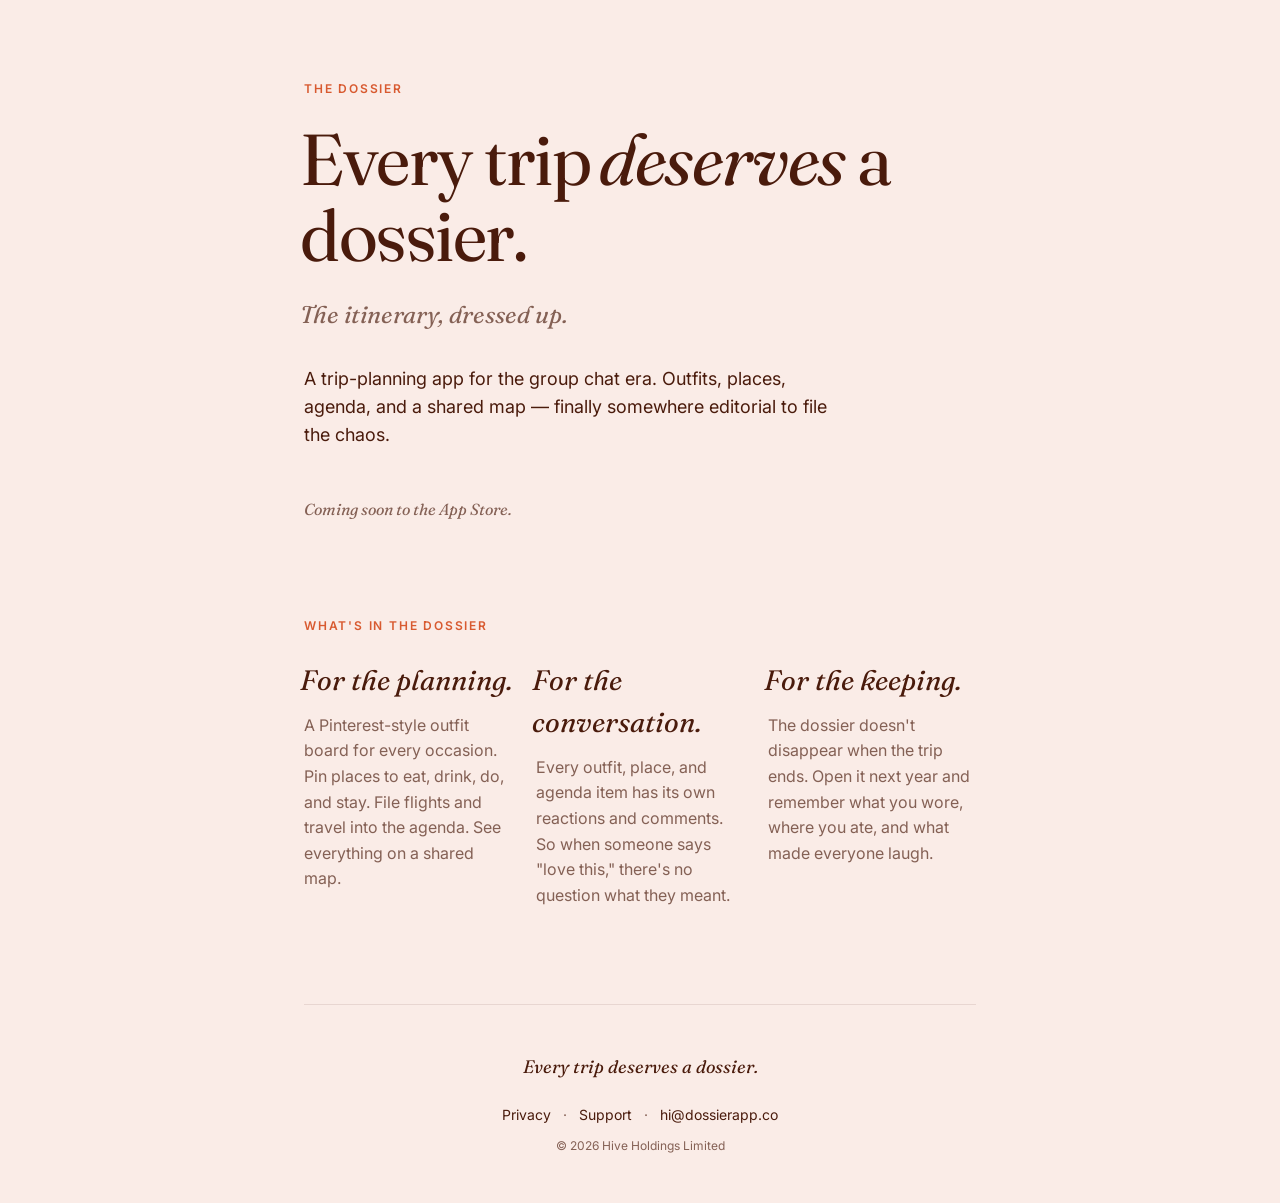
==== index.html @ f7c4b267 "Initial landing page" ====
<!DOCTYPE html>
<html lang="en">
<head>
  <meta charset="UTF-8">
  <meta name="viewport" content="width=device-width, initial-scale=1.0">
  <title>The Dossier — every trip deserves a dossier</title>
  <meta name="description" content="The itinerary, dressed up. A trip-planning app for the group chat era.">
  <link href="https://fonts.googleapis.com/css2?family=Fraunces:ital,opsz,wght@0,9..144,400;0,9..144,600;1,9..144,400&family=Inter:wght@400;500;600&display=swap" rel="stylesheet">
  <link rel="stylesheet" href="styles.css">
</head>
<body>
  <main>
    <section class="hero">
      <p class="eyebrow">THE DOSSIER</p>
      <h1>Every trip <em>deserves</em> a dossier.</h1>
      <p class="subtitle">The itinerary, dressed up.</p>
      <p class="lede">A trip-planning app for the group chat era. Outfits, places, agenda, and a shared map — finally somewhere editorial to file the chaos.</p>
      <div class="cta">
        <p class="cta-note">Coming soon to the App Store.</p>
      </div>
    </section>

    <section class="pitch">
      <p class="eyebrow">WHAT'S IN THE DOSSIER</p>
      <div class="grid">
        <div class="card">
          <h3>For the planning.</h3>
          <p>A Pinterest-style outfit board for every occasion. Pin places to eat, drink, do, and stay. File flights and travel into the agenda. See everything on a shared map.</p>
        </div>
        <div class="card">
          <h3>For the conversation.</h3>
          <p>Every outfit, place, and agenda item has its own reactions and comments. So when someone says "love this," there's no question what they meant.</p>
        </div>
        <div class="card">
          <h3>For the keeping.</h3>
          <p>The dossier doesn't disappear when the trip ends. Open it next year and remember what you wore, where you ate, and what made everyone laugh.</p>
        </div>
      </div>
    </section>

    <footer>
      <p class="footer-tag"><em>Every trip deserves a dossier.</em></p>
      <p class="footer-links">
        <a href="/privacy">Privacy</a>
        <span>·</span>
        <a href="/support">Support</a>
        <span>·</span>
        <a href="mailto:hi@dossierapp.co">hi@dossierapp.co</a>
      </p>
      <p class="footer-copy">© 2026 Hive Holdings Limited</p>
    </footer>
  </main>
</body>
</html>
---- styles.css ----
* {
  margin: 0;
  padding: 0;
  box-sizing: border-box;
}

:root {
  --cream: #FAECE7;
  --coral: #D85A30;
  --wine: #4A1B0C;
  --wine-soft: #4A1B0Caa;
}

body {
  font-family: 'Inter', -apple-system, sans-serif;
  background: var(--cream);
  color: var(--wine);
  line-height: 1.5;
  -webkit-font-smoothing: antialiased;
}

main {
  max-width: 720px;
  margin: 0 auto;
  padding: 80px 24px 48px;
}

.eyebrow {
  font-family: 'Inter', sans-serif;
  font-weight: 600;
  font-size: 12px;
  letter-spacing: 0.15em;
  color: var(--coral);
  margin-bottom: 24px;
}

h1 {
  font-family: 'Fraunces', Georgia, serif;
  font-weight: 400;
  font-size: clamp(48px, 8vw, 72px);
  line-height: 1.05;
  letter-spacing: -0.02em;
  margin-bottom: 24px;
  margin-left: -4px;
}

h1 em {
  font-style: italic;
  margin-left: -4px;
}

.subtitle {
  font-family: 'Fraunces', Georgia, serif;
  font-style: italic;
  font-size: 24px;
  color: var(--wine-soft);
  margin-bottom: 32px;
  margin-left: -4px;
}

.lede {
  font-size: 18px;
  line-height: 1.55;
  margin-bottom: 48px;
  max-width: 540px;
}

.cta {
  margin-bottom: 96px;
}

.cta-note {
  font-style: italic;
  font-family: 'Fraunces', Georgia, serif;
  color: var(--wine-soft);
  font-size: 16px;
}

.pitch {
  margin-bottom: 96px;
}

.grid {
  display: grid;
  gap: 32px;
}

.card h3 {
  font-family: 'Fraunces', Georgia, serif;
  font-style: italic;
  font-weight: 400;
  font-size: 28px;
  margin-bottom: 12px;
  margin-left: -4px;
}

.card p {
  font-size: 16px;
  line-height: 1.6;
  color: var(--wine-soft);
}

footer {
  padding-top: 48px;
  border-top: 1px solid rgba(74, 27, 12, 0.1);
  text-align: center;
}

.footer-tag {
  font-family: 'Fraunces', Georgia, serif;
  font-size: 18px;
  color: var(--wine);
  margin-bottom: 24px;
}

.footer-links {
  font-size: 14px;
  color: var(--wine-soft);
  margin-bottom: 12px;
}

.footer-links a {
  color: var(--wine);
  text-decoration: none;
}

.footer-links a:hover {
  text-decoration: underline;
}

.footer-links span {
  margin: 0 8px;
}

.footer-copy {
  font-size: 12px;
  color: var(--wine-soft);
}

@media (min-width: 720px) {
  .grid {
    grid-template-columns: 1fr 1fr 1fr;
    gap: 24px;
  }
}
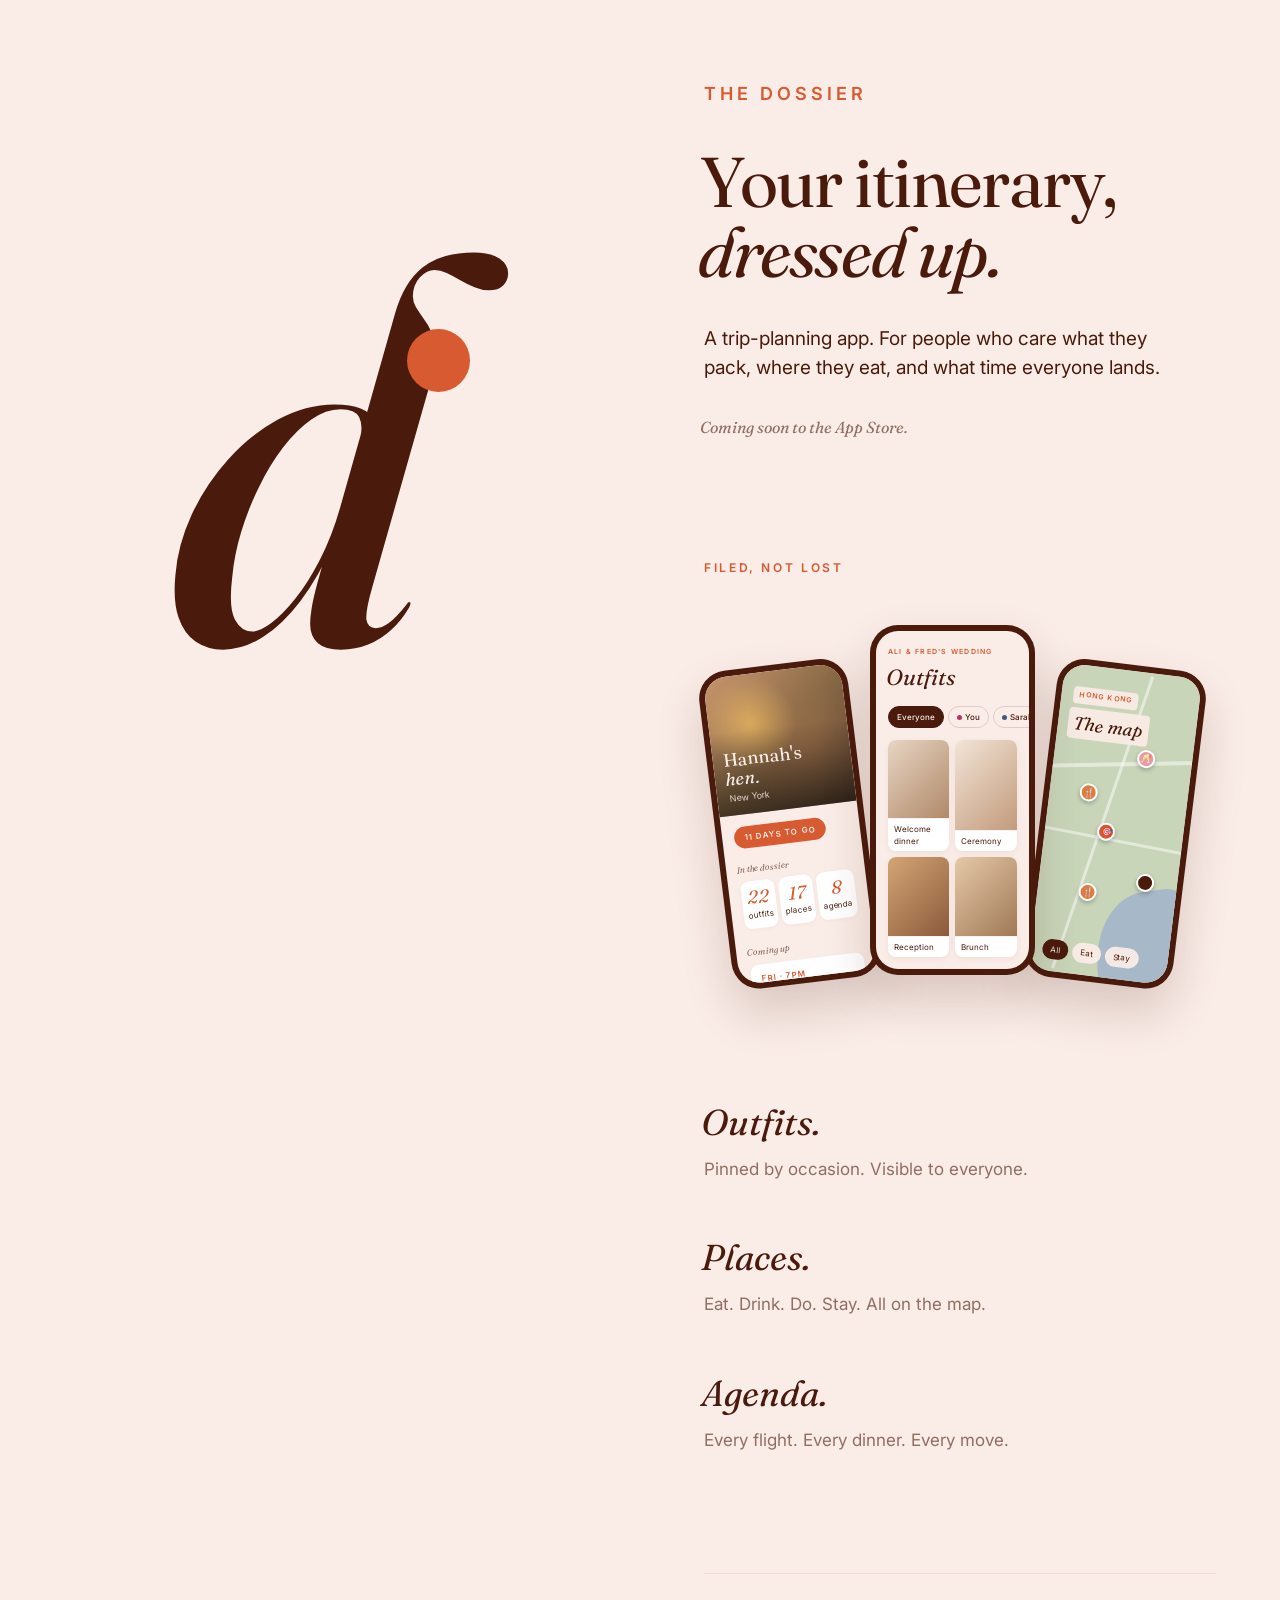
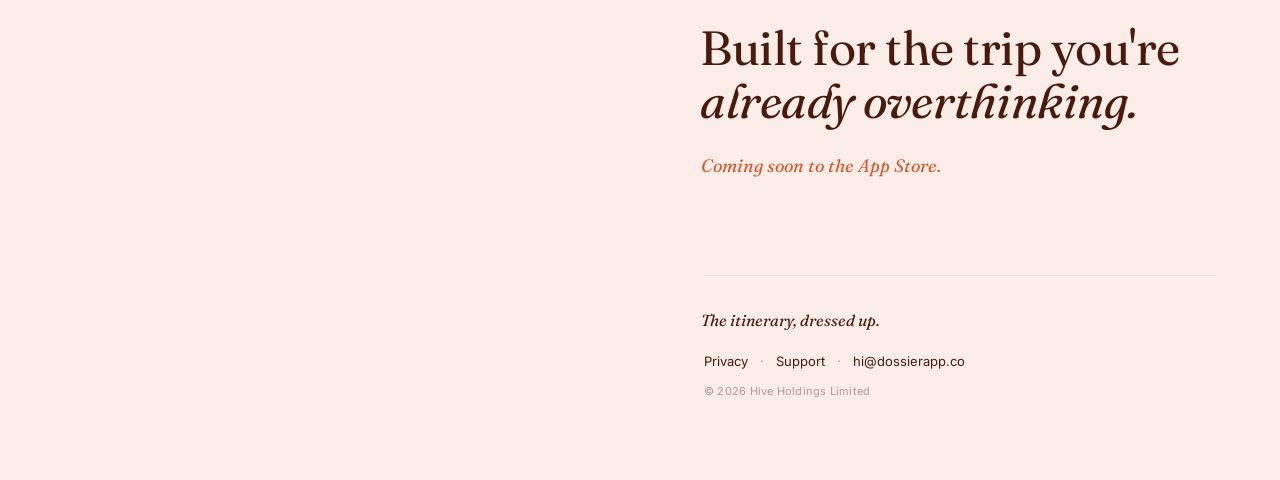
==== commit cd564ee6: "Realistic app screens: trip home, outfit board, map view" ====
--- a/index.html
+++ b/index.html
@@ -3,52 +3,153 @@
 <head>
   <meta charset="UTF-8">
   <meta name="viewport" content="width=device-width, initial-scale=1.0">
-  <title>The Dossier — every trip deserves a dossier</title>
-  <meta name="description" content="The itinerary, dressed up. A trip-planning app for the group chat era.">
-  <link href="https://fonts.googleapis.com/css2?family=Fraunces:ital,opsz,wght@0,9..144,400;0,9..144,600;1,9..144,400&family=Inter:wght@400;500;600&display=swap" rel="stylesheet">
+  <title>The Dossier — your itinerary, dressed up</title>
+  <meta name="description" content="The itinerary, dressed up. Built for the trip you're already overthinking.">
+  <link href="https://fonts.googleapis.com/css2?family=Fraunces:ital,opsz,wght@0,9..144,400;0,9..144,500;0,9..144,600;1,9..144,400;1,9..144,500&family=Inter:wght@400;500;600&display=swap" rel="stylesheet">
   <link rel="stylesheet" href="styles.css">
 </head>
 <body>
-  <main>
-    <section class="hero">
-      <p class="eyebrow">THE DOSSIER</p>
-      <h1>Every trip <em>deserves</em> a dossier.</h1>
-      <p class="subtitle">The itinerary, dressed up.</p>
-      <p class="lede">A trip-planning app for the group chat era. Outfits, places, agenda, and a shared map — finally somewhere editorial to file the chaos.</p>
-      <div class="cta">
-        <p class="cta-note">Coming soon to the App Store.</p>
+  <div class="page">
+    <aside class="logo-pane">
+      <div class="logo-wrap">
+        <span class="logo-d">d</span>
+        <span class="logo-dot"></span>
       </div>
-    </section>
+    </aside>
 
-    <section class="pitch">
-      <p class="eyebrow">WHAT'S IN THE DOSSIER</p>
-      <div class="grid">
-        <div class="card">
-          <h3>For the planning.</h3>
-          <p>A Pinterest-style outfit board for every occasion. Pin places to eat, drink, do, and stay. File flights and travel into the agenda. See everything on a shared map.</p>
+    <main class="content-pane">
+      <section class="hero">
+        <p class="eyebrow">THE DOSSIER</p>
+        <h1>Your itinerary,<br><em>dressed up.</em></h1>
+        <p class="lede">A trip-planning app. For people who care what they pack, where they eat, and what time everyone lands.</p>
+        <p class="hero-note">Coming soon to the App Store.</p>
+      </section>
+
+      <section class="phones">
+        <p class="eyebrow-small">FILED, NOT LOST</p>
+        <div class="phones-row">
+
+          <!-- PHONE 1: Trip home screen -->
+          <div class="phone phone-1">
+            <div class="phone-screen trip-home">
+              <div class="trip-hero">
+                <div class="trip-hero-img"></div>
+                <div class="trip-hero-fade"></div>
+                <div class="trip-hero-text">
+                  <div class="trip-hero-title">Hannah's<br><em>hen.</em></div>
+                  <div class="trip-hero-loc">New York</div>
+                </div>
+              </div>
+              <div class="trip-body">
+                <div class="trip-pill">11 DAYS TO GO</div>
+                <div class="trip-section-label"><em>In the dossier</em></div>
+                <div class="trip-stats">
+                  <div class="trip-stat"><div class="trip-stat-num"><em>22</em></div><div class="trip-stat-label">outfits</div></div>
+                  <div class="trip-stat"><div class="trip-stat-num"><em>17</em></div><div class="trip-stat-label">places</div></div>
+                  <div class="trip-stat"><div class="trip-stat-num"><em>8</em></div><div class="trip-stat-label">agenda</div></div>
+                </div>
+                <div class="trip-section-label trip-coming"><em>Coming up</em></div>
+                <div class="trip-event">
+                  <div class="trip-event-time">FRI · 7PM</div>
+                  <div class="trip-event-name">Welcome drinks at Dante</div>
+                </div>
+              </div>
+            </div>
+          </div>
+
+          <!-- PHONE 2: Outfit board (Pinterest masonry) -->
+          <div class="phone phone-2">
+            <div class="phone-screen outfit-board">
+              <div class="ob-header">
+                <div class="ob-eyebrow">ALI &amp; FRED'S WEDDING</div>
+                <div class="ob-title"><em>Outfits</em></div>
+              </div>
+              <div class="ob-chips">
+                <div class="ob-chip ob-chip-active">Everyone</div>
+                <div class="ob-chip"><span class="dot dot-magenta"></span>You</div>
+                <div class="ob-chip"><span class="dot dot-blue"></span>Sarah</div>
+              </div>
+              <div class="ob-grid">
+                <div class="ob-card ob-card-tall">
+                  <div class="ob-img ob-img-1"></div>
+                  <div class="ob-tag">Welcome dinner</div>
+                </div>
+                <div class="ob-card">
+                  <div class="ob-img ob-img-2"></div>
+                  <div class="ob-tag">Ceremony</div>
+                </div>
+                <div class="ob-card">
+                  <div class="ob-img ob-img-3"></div>
+                  <div class="ob-tag">Reception</div>
+                </div>
+                <div class="ob-card ob-card-tall">
+                  <div class="ob-img ob-img-4"></div>
+                  <div class="ob-tag">Brunch</div>
+                </div>
+              </div>
+            </div>
+          </div>
+
+          <!-- PHONE 3: Map view -->
+          <div class="phone phone-3">
+            <div class="phone-screen map-view">
+              <div class="map-bg"></div>
+              <div class="map-streets street-1"></div>
+              <div class="map-streets street-2"></div>
+              <div class="map-streets street-3"></div>
+              <div class="map-water"></div>
+              <div class="map-pin pin-1">🍴</div>
+              <div class="map-pin pin-2">🥂</div>
+              <div class="map-pin pin-3">🎯</div>
+              <div class="map-pin pin-4">🛏</div>
+              <div class="map-pin pin-5">🍴</div>
+              <div class="map-header">
+                <div class="map-eyebrow">HONG KONG</div>
+                <div class="map-title"><em>The map</em></div>
+              </div>
+              <div class="map-chips">
+                <div class="map-chip map-chip-active">All</div>
+                <div class="map-chip">Eat</div>
+                <div class="map-chip">Stay</div>
+              </div>
+            </div>
+          </div>
+
         </div>
-        <div class="card">
-          <h3>For the conversation.</h3>
-          <p>Every outfit, place, and agenda item has its own reactions and comments. So when someone says "love this," there's no question what they meant.</p>
+      </section>
+
+      <section class="features">
+        <div class="feature">
+          <h3><em>Outfits.</em></h3>
+          <p>Pinned by occasion. Visible to everyone.</p>
         </div>
-        <div class="card">
-          <h3>For the keeping.</h3>
-          <p>The dossier doesn't disappear when the trip ends. Open it next year and remember what you wore, where you ate, and what made everyone laugh.</p>
+        <div class="feature">
+          <h3><em>Places.</em></h3>
+          <p>Eat. Drink. Do. Stay. All on the map.</p>
         </div>
-      </div>
-    </section>
+        <div class="feature">
+          <h3><em>Agenda.</em></h3>
+          <p>Every flight. Every dinner. Every move.</p>
+        </div>
+      </section>
 
-    <footer>
-      <p class="footer-tag"><em>Every trip deserves a dossier.</em></p>
-      <p class="footer-links">
-        <a href="/privacy">Privacy</a>
-        <span>·</span>
-        <a href="/support">Support</a>
-        <span>·</span>
-        <a href="mailto:hi@dossierapp.co">hi@dossierapp.co</a>
-      </p>
-      <p class="footer-copy">© 2026 Hive Holdings Limited</p>
-    </footer>
-  </main>
+      <section class="close">
+        <h2>Built for the trip you're <em>already overthinking.</em></h2>
+        <p class="close-note">Coming soon to the App Store.</p>
+      </section>
+
+      <footer>
+        <p class="footer-tag"><em>The itinerary, dressed up.</em></p>
+        <p class="footer-links">
+          <a href="/privacy">Privacy</a>
+          <span>·</span>
+          <a href="/support">Support</a>
+          <span>·</span>
+          <a href="mailto:hi@dossierapp.co">hi@dossierapp.co</a>
+        </p>
+        <p class="footer-copy">© 2026 Hive Holdings Limited</p>
+      </footer>
+    </main>
+  </div>
 </body>
 </html>
--- a/styles.css
+++ b/styles.css
@@ -8,138 +8,582 @@
   --cream: #FAECE7;
   --coral: #D85A30;
   --wine: #4A1B0C;
-  --wine-soft: #4A1B0Caa;
-}
-
-body {
+  --wine-soft: rgba(74, 27, 12, 0.6);
+  --wine-very-soft: rgba(74, 27, 12, 0.4);
+  --magenta: #B83563;
+  --blue: #3D5A80;
+  --map-green: #C8D5B9;
+  --map-water: #A7B8C8;
+}
+
+html, body {
+  background: var(--cream);
+  color: var(--wine);
   font-family: 'Inter', -apple-system, sans-serif;
+  -webkit-font-smoothing: antialiased;
+  line-height: 1.5;
+}
+
+.page { display: flex; min-height: 100vh; }
+
+/* Logo pane — fixed left */
+.logo-pane {
+  position: fixed;
+  top: 0;
+  left: 0;
+  width: 50vw;
+  height: 100vh;
+  display: flex;
+  align-items: center;
+  justify-content: center;
   background: var(--cream);
-  color: var(--wine);
-  line-height: 1.5;
-  -webkit-font-smoothing: antialiased;
-}
-
-main {
-  max-width: 720px;
-  margin: 0 auto;
-  padding: 80px 24px 48px;
-}
-
+  z-index: 1;
+}
+
+.logo-wrap {
+  position: relative;
+  display: inline-flex;
+  align-items: flex-start;
+  line-height: 1;
+}
+
+.logo-d {
+  font-family: 'Fraunces', Georgia, serif;
+  font-style: italic;
+  font-weight: 500;
+  font-size: 60vh;
+  line-height: 0.85;
+  color: var(--wine);
+  display: block;
+}
+
+.logo-dot {
+  width: 7vh;
+  height: 7vh;
+  background: var(--coral);
+  border-radius: 50%;
+  margin-top: 12vh;
+  margin-left: -2vh;
+  align-self: flex-start;
+  flex-shrink: 0;
+}
+
+/* Content pane */
+.content-pane {
+  margin-left: 50vw;
+  width: 50vw;
+  padding: 80px 64px;
+  min-height: 100vh;
+}
+
+/* Eyebrows */
 .eyebrow {
   font-family: 'Inter', sans-serif;
   font-weight: 600;
+  font-size: 18px;
+  letter-spacing: 0.22em;
+  color: var(--coral);
+  margin-bottom: 40px;
+}
+
+.eyebrow-small {
+  font-family: 'Inter', sans-serif;
+  font-weight: 600;
   font-size: 12px;
-  letter-spacing: 0.15em;
-  color: var(--coral);
-  margin-bottom: 24px;
-}
+  letter-spacing: 0.22em;
+  color: var(--coral);
+  margin-bottom: 48px;
+}
+
+/* Hero */
+.hero { margin-bottom: 120px; }
 
 h1 {
   font-family: 'Fraunces', Georgia, serif;
   font-weight: 400;
-  font-size: clamp(48px, 8vw, 72px);
+  font-size: clamp(48px, 5.5vw, 72px);
+  line-height: 1.0;
+  letter-spacing: -0.02em;
+  margin-bottom: 36px;
+  margin-left: -4px;
+}
+
+h1 em {
+  font-style: italic;
+  display: inline-block;
+  margin-left: -2px;
+}
+
+.lede {
+  font-size: 19px;
+  line-height: 1.55;
+  margin-bottom: 32px;
+  max-width: 480px;
+}
+
+.hero-note {
+  font-family: 'Fraunces', Georgia, serif;
+  font-style: italic;
+  color: var(--wine-soft);
+  font-size: 16px;
+  margin-left: -4px;
+}
+
+/* Phones */
+.phones { margin-bottom: 120px; }
+
+.phones-row {
+  display: flex;
+  align-items: center;
+  justify-content: center;
+  gap: 8px;
+  margin-left: -16px;
+}
+
+.phone {
+  background: var(--wine);
+  border-radius: 28px;
+  padding: 6px;
+  flex-shrink: 0;
+  box-shadow: 0 24px 48px rgba(74, 27, 12, 0.18);
+}
+
+.phone-1 { transform: rotate(-7deg) translateY(24px); width: 150px; height: 320px; }
+.phone-2 { transform: rotate(0deg); width: 165px; height: 350px; z-index: 2; }
+.phone-3 { transform: rotate(7deg) translateY(24px); width: 150px; height: 320px; }
+
+.phone-screen {
+  background: var(--cream);
+  border-radius: 22px;
+  height: 100%;
+  overflow: hidden;
+  position: relative;
+}
+
+/* ============================== */
+/* PHONE 1: Trip Home Screen */
+/* ============================== */
+.trip-home { display: flex; flex-direction: column; }
+
+.trip-hero {
+  position: relative;
+  width: 100%;
+  height: 45%;
+  background: linear-gradient(135deg, #C8956D 0%, #8B6B47 50%, #5A4332 100%);
+  flex-shrink: 0;
+}
+
+.trip-hero-img {
+  position: absolute;
+  inset: 0;
+  background:
+    radial-gradient(circle at 30% 35%, rgba(255, 200, 100, 0.6) 0%, transparent 35%),
+    radial-gradient(circle at 70% 60%, rgba(180, 120, 80, 0.4) 0%, transparent 50%);
+}
+
+.trip-hero-fade {
+  position: absolute;
+  inset: 0;
+  background: linear-gradient(to bottom, transparent 40%, rgba(0,0,0,0.5) 100%);
+}
+
+.trip-hero-text {
+  position: absolute;
+  bottom: 10px;
+  left: 12px;
+  right: 12px;
+  color: var(--cream);
+}
+
+.trip-hero-title {
+  font-family: 'Fraunces', Georgia, serif;
+  font-size: 18px;
   line-height: 1.05;
-  letter-spacing: -0.02em;
+  margin-left: -2px;
+}
+
+.trip-hero-title em { font-style: italic; }
+
+.trip-hero-loc {
+  font-size: 9px;
+  opacity: 0.85;
+  margin-top: 2px;
+}
+
+.trip-body { padding: 12px; flex: 1; display: flex; flex-direction: column; }
+
+.trip-pill {
+  display: inline-block;
+  background: var(--coral);
+  color: var(--cream);
+  font-family: 'Inter', sans-serif;
+  font-weight: 600;
+  font-size: 8px;
+  letter-spacing: 0.14em;
+  padding: 5px 10px;
+  border-radius: 100px;
+  align-self: flex-start;
+  margin-bottom: 14px;
+}
+
+.trip-section-label {
+  font-family: 'Fraunces', Georgia, serif;
+  font-style: italic;
+  font-size: 9px;
+  color: var(--wine-soft);
+  margin-left: -2px;
+  margin-bottom: 6px;
+}
+
+.trip-coming { margin-top: 12px; }
+
+.trip-stats { display: flex; gap: 4px; margin-bottom: 4px; }
+
+.trip-stat {
+  flex: 1;
+  background: white;
+  border-radius: 8px;
+  padding: 8px 4px;
+  text-align: center;
+  box-shadow: 0 1px 4px rgba(74,27,12,0.04);
+}
+
+.trip-stat-num {
+  font-family: 'Fraunces', Georgia, serif;
+  font-size: 18px;
+  color: var(--coral);
+  line-height: 1;
+  margin-bottom: 2px;
+}
+
+.trip-stat-num em { font-style: italic; }
+
+.trip-stat-label { font-size: 8px; color: var(--wine); }
+
+.trip-event {
+  background: white;
+  border-radius: 8px;
+  padding: 8px 10px;
+  box-shadow: 0 1px 4px rgba(74,27,12,0.04);
+}
+
+.trip-event-time {
+  font-size: 8px;
+  font-weight: 600;
+  letter-spacing: 0.12em;
+  color: var(--coral);
+  margin-bottom: 2px;
+}
+
+.trip-event-name {
+  font-size: 10px;
+  color: var(--wine);
+  line-height: 1.2;
+}
+
+/* ============================== */
+/* PHONE 2: Outfit Board */
+/* ============================== */
+.outfit-board { padding: 16px 12px 12px; display: flex; flex-direction: column; }
+
+.ob-header { margin-bottom: 12px; }
+
+.ob-eyebrow {
+  font-family: 'Inter', sans-serif;
+  font-weight: 600;
+  font-size: 7px;
+  letter-spacing: 0.18em;
+  color: var(--coral);
+  margin-bottom: 4px;
+}
+
+.ob-title {
+  font-family: 'Fraunces', Georgia, serif;
+  font-size: 22px;
+  margin-left: -2px;
+  color: var(--wine);
+}
+
+.ob-title em { font-style: italic; }
+
+.ob-chips {
+  display: flex;
+  gap: 4px;
+  margin-bottom: 12px;
+}
+
+.ob-chip {
+  display: inline-flex;
+  align-items: center;
+  gap: 3px;
+  padding: 4px 8px;
+  border-radius: 100px;
+  font-size: 8px;
+  font-weight: 500;
+  border: 1px solid rgba(74,27,12,0.15);
+  color: var(--wine);
+}
+
+.ob-chip-active {
+  background: var(--wine);
+  color: var(--cream);
+  border-color: var(--wine);
+}
+
+.dot {
+  width: 5px;
+  height: 5px;
+  border-radius: 50%;
+  display: inline-block;
+}
+
+.dot-magenta { background: var(--magenta); }
+.dot-blue { background: var(--blue); }
+
+.ob-grid {
+  display: grid;
+  grid-template-columns: 1fr 1fr;
+  gap: 6px;
+  flex: 1;
+}
+
+.ob-card {
+  background: white;
+  border-radius: 8px;
+  overflow: hidden;
+  display: flex;
+  flex-direction: column;
+  box-shadow: 0 2px 6px rgba(74,27,12,0.06);
+}
+
+.ob-card-tall { grid-row: span 1; }
+
+.ob-img {
+  flex: 1;
+  min-height: 56px;
+}
+
+.ob-img-1 { background: linear-gradient(135deg, #E8D5C4 0%, #B08968 100%); }
+.ob-img-2 { background: linear-gradient(135deg, #F2E4D7 0%, #C29B7C 100%); }
+.ob-img-3 { background: linear-gradient(135deg, #D4A574 0%, #8B5A3C 100%); }
+.ob-img-4 { background: linear-gradient(135deg, #E5C9A8 0%, #A07855 100%); }
+
+.ob-tag {
+  font-size: 8px;
+  color: var(--wine);
+  padding: 4px 6px;
+  border-top: 1px solid rgba(74,27,12,0.06);
+}
+
+/* ============================== */
+/* PHONE 3: Map View */
+/* ============================== */
+.map-view { position: relative; }
+
+.map-bg {
+  position: absolute;
+  inset: 0;
+  background: var(--map-green);
+}
+
+.map-streets {
+  position: absolute;
+  background: rgba(255,255,255,0.5);
+}
+
+.street-1 {
+  top: 30%;
+  left: -10%;
+  right: -10%;
+  height: 4px;
+  transform: rotate(-8deg);
+}
+
+.street-2 {
+  top: 55%;
+  left: -10%;
+  right: -10%;
+  height: 3px;
+  transform: rotate(4deg);
+}
+
+.street-3 {
+  top: 0;
+  bottom: 0;
+  left: 40%;
+  width: 3px;
+  transform: rotate(12deg);
+}
+
+.map-water {
+  position: absolute;
+  bottom: -20%;
+  right: -30%;
+  width: 80%;
+  height: 50%;
+  background: var(--map-water);
+  border-radius: 50% 30% 0 0;
+  transform: rotate(-15deg);
+}
+
+.map-pin {
+  position: absolute;
+  background: var(--coral);
+  width: 18px;
+  height: 18px;
+  border-radius: 50%;
+  display: flex;
+  align-items: center;
+  justify-content: center;
+  font-size: 9px;
+  box-shadow: 0 2px 4px rgba(0,0,0,0.25);
+  border: 2px solid white;
+}
+
+.pin-1 { top: 38%; left: 22%; background: #E07A3E; }
+.pin-2 { top: 25%; left: 60%; background: #E89BA0; }
+.pin-3 { top: 50%; left: 38%; background: var(--coral); }
+.pin-4 { top: 65%; left: 70%; background: var(--wine); }
+.pin-5 { top: 70%; left: 30%; background: #E07A3E; }
+
+.map-header {
+  position: absolute;
+  top: 14px;
+  left: 12px;
+  z-index: 2;
+}
+
+.map-eyebrow {
+  font-family: 'Inter', sans-serif;
+  font-weight: 600;
+  font-size: 7px;
+  letter-spacing: 0.18em;
+  color: var(--coral);
+  background: rgba(250, 236, 231, 0.92);
+  padding: 3px 6px;
+  border-radius: 4px;
+  display: inline-block;
+  margin-bottom: 4px;
+}
+
+.map-title {
+  font-family: 'Fraunces', Georgia, serif;
+  font-size: 18px;
+  margin-left: -2px;
+  color: var(--wine);
+  background: rgba(250, 236, 231, 0.92);
+  padding: 2px 6px;
+  border-radius: 4px;
+  display: inline-block;
+}
+
+.map-title em { font-style: italic; }
+
+.map-chips {
+  position: absolute;
+  bottom: 12px;
+  left: 12px;
+  display: flex;
+  gap: 4px;
+}
+
+.map-chip {
+  background: rgba(250, 236, 231, 0.95);
+  padding: 4px 8px;
+  border-radius: 100px;
+  font-size: 8px;
+  color: var(--wine);
+}
+
+.map-chip-active {
+  background: var(--wine);
+  color: var(--cream);
+}
+
+/* Features */
+.features { margin-bottom: 120px; display: grid; gap: 48px; }
+
+.feature h3 {
+  font-family: 'Fraunces', Georgia, serif;
+  font-weight: 400;
+  font-size: 36px;
+  margin-bottom: 8px;
+  margin-left: -3px;
+  color: var(--wine);
+}
+
+.feature h3 em { font-style: italic; }
+
+.feature p { font-size: 17px; color: var(--wine-soft); line-height: 1.5; }
+
+/* Close */
+.close {
+  margin-bottom: 96px;
+  padding-top: 48px;
+  border-top: 1px solid rgba(74, 27, 12, 0.08);
+}
+
+.close h2 {
+  font-family: 'Fraunces', Georgia, serif;
+  font-weight: 400;
+  font-size: clamp(32px, 4vw, 48px);
+  line-height: 1.1;
+  letter-spacing: -0.01em;
   margin-bottom: 24px;
   margin-left: -4px;
-}
-
-h1 em {
+  color: var(--wine);
+}
+
+.close h2 em { font-style: italic; }
+
+.close-note {
+  font-family: 'Fraunces', Georgia, serif;
   font-style: italic;
-  margin-left: -4px;
-}
-
-.subtitle {
+  color: var(--coral);
+  font-size: 18px;
+  margin-left: -3px;
+}
+
+/* Footer */
+footer { padding-top: 32px; border-top: 1px solid rgba(74, 27, 12, 0.08); }
+
+.footer-tag {
   font-family: 'Fraunces', Georgia, serif;
   font-style: italic;
-  font-size: 24px;
-  color: var(--wine-soft);
-  margin-bottom: 32px;
-  margin-left: -4px;
-}
-
-.lede {
-  font-size: 18px;
-  line-height: 1.55;
-  margin-bottom: 48px;
-  max-width: 540px;
-}
-
-.cta {
-  margin-bottom: 96px;
-}
-
-.cta-note {
-  font-style: italic;
-  font-family: 'Fraunces', Georgia, serif;
-  color: var(--wine-soft);
   font-size: 16px;
-}
-
-.pitch {
-  margin-bottom: 96px;
-}
-
-.grid {
-  display: grid;
-  gap: 32px;
-}
-
-.card h3 {
-  font-family: 'Fraunces', Georgia, serif;
-  font-style: italic;
-  font-weight: 400;
-  font-size: 28px;
-  margin-bottom: 12px;
-  margin-left: -4px;
-}
-
-.card p {
-  font-size: 16px;
-  line-height: 1.6;
-  color: var(--wine-soft);
-}
-
-footer {
-  padding-top: 48px;
-  border-top: 1px solid rgba(74, 27, 12, 0.1);
-  text-align: center;
-}
-
-.footer-tag {
-  font-family: 'Fraunces', Georgia, serif;
-  font-size: 18px;
-  color: var(--wine);
-  margin-bottom: 24px;
-}
-
-.footer-links {
-  font-size: 14px;
-  color: var(--wine-soft);
-  margin-bottom: 12px;
-}
-
-.footer-links a {
-  color: var(--wine);
-  text-decoration: none;
-}
-
-.footer-links a:hover {
-  text-decoration: underline;
-}
-
-.footer-links span {
-  margin: 0 8px;
-}
-
-.footer-copy {
-  font-size: 12px;
-  color: var(--wine-soft);
-}
-
-@media (min-width: 720px) {
-  .grid {
-    grid-template-columns: 1fr 1fr 1fr;
-    gap: 24px;
+  color: var(--wine);
+  margin-bottom: 20px;
+  margin-left: -3px;
+}
+
+.footer-links { font-size: 13px; color: var(--wine-soft); margin-bottom: 12px; }
+.footer-links a { color: var(--wine); text-decoration: none; }
+.footer-links a:hover { text-decoration: underline; }
+.footer-links span { margin: 0 8px; color: var(--wine-very-soft); }
+.footer-copy { font-size: 11px; color: var(--wine-very-soft); letter-spacing: 0.02em; }
+
+/* Mobile */
+@media (max-width: 900px) {
+  .page { flex-direction: column; }
+
+  .logo-pane {
+    position: relative;
+    width: 100vw;
+    height: 60vh;
+    min-height: 480px;
   }
+
+  .logo-d { font-size: 44vh; }
+  .logo-dot { width: 5vh; height: 5vh; margin-top: 9vh; }
+
+  .content-pane { margin-left: 0; width: 100vw; padding: 48px 24px; }
+
+  .phones-row { gap: 6px; margin-left: 0; }
+  .phone-1, .phone-3 { width: 110px; height: 240px; }
+  .phone-2 { width: 120px; height: 260px; }
+
+  h1 { font-size: clamp(40px, 10vw, 64px); }
+  .eyebrow { font-size: 15px; }
+  .features { gap: 36px; }
+  .feature h3 { font-size: 30px; }
 }
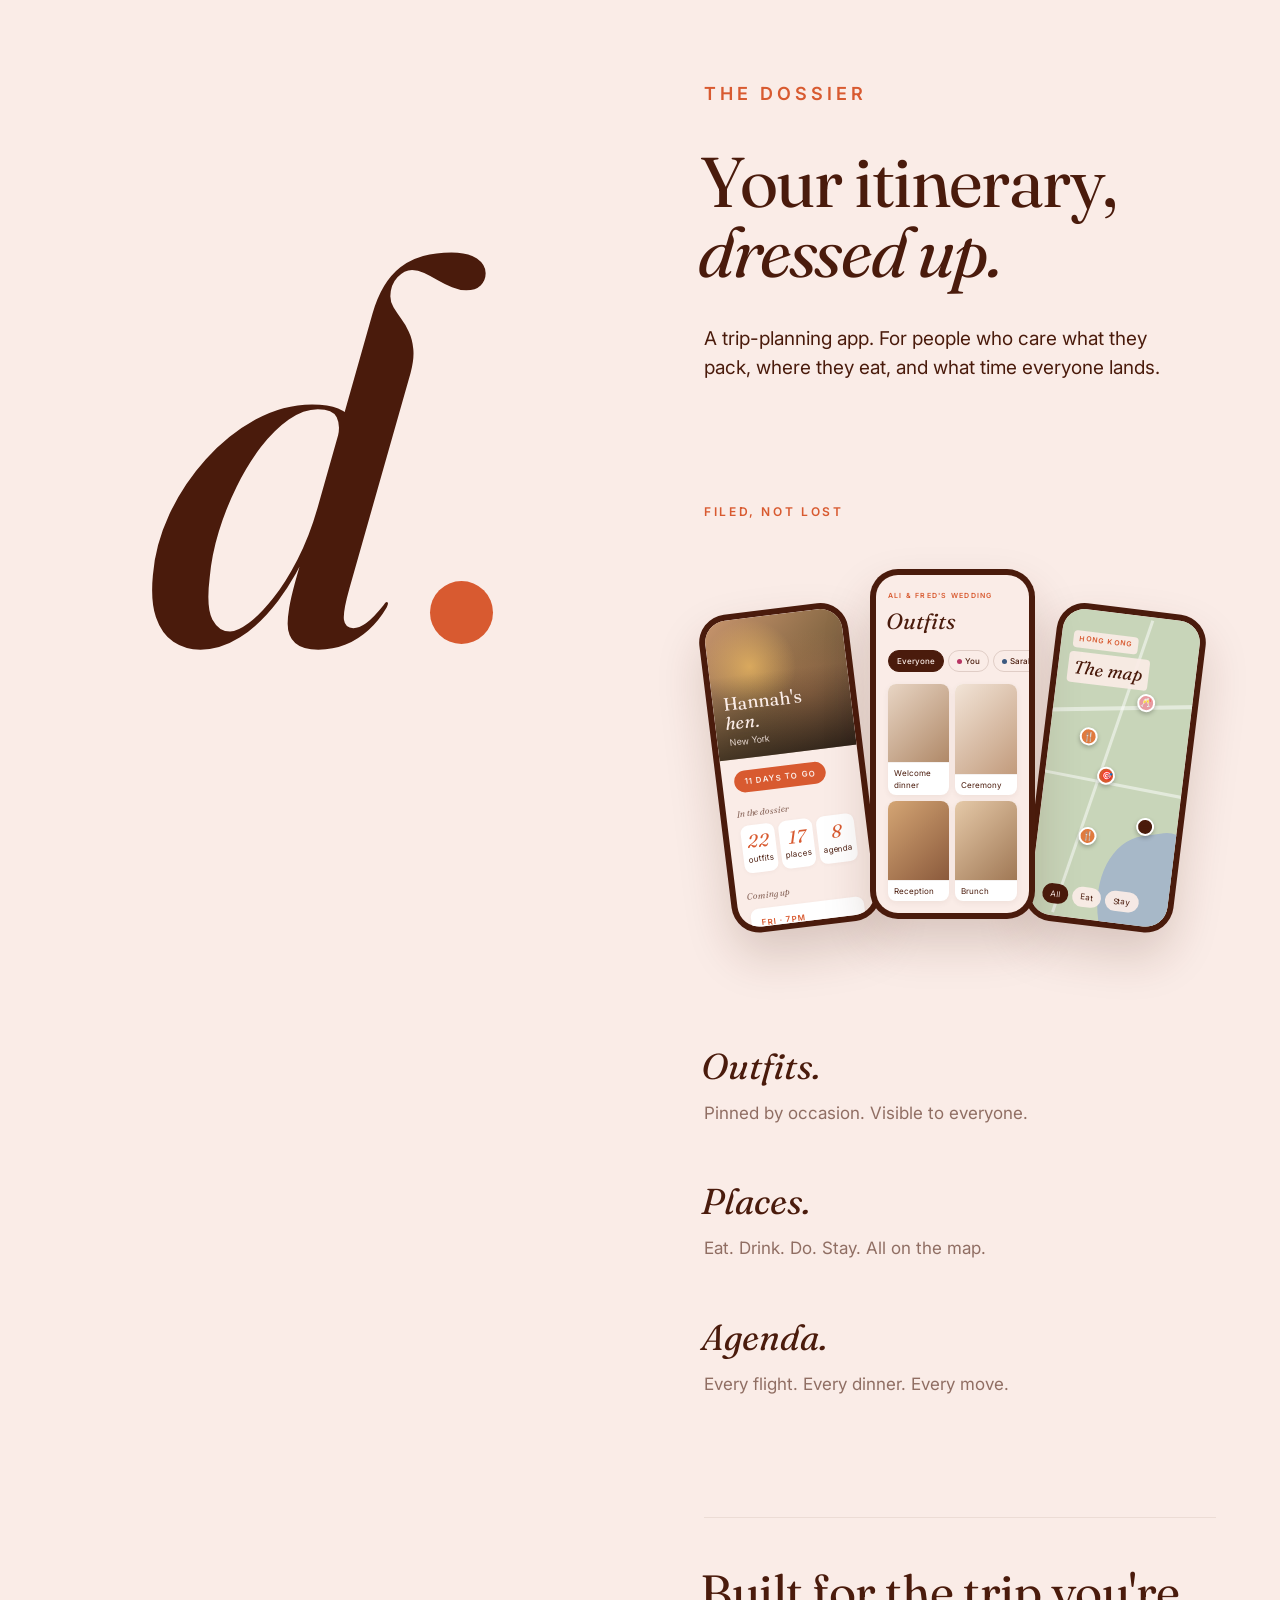
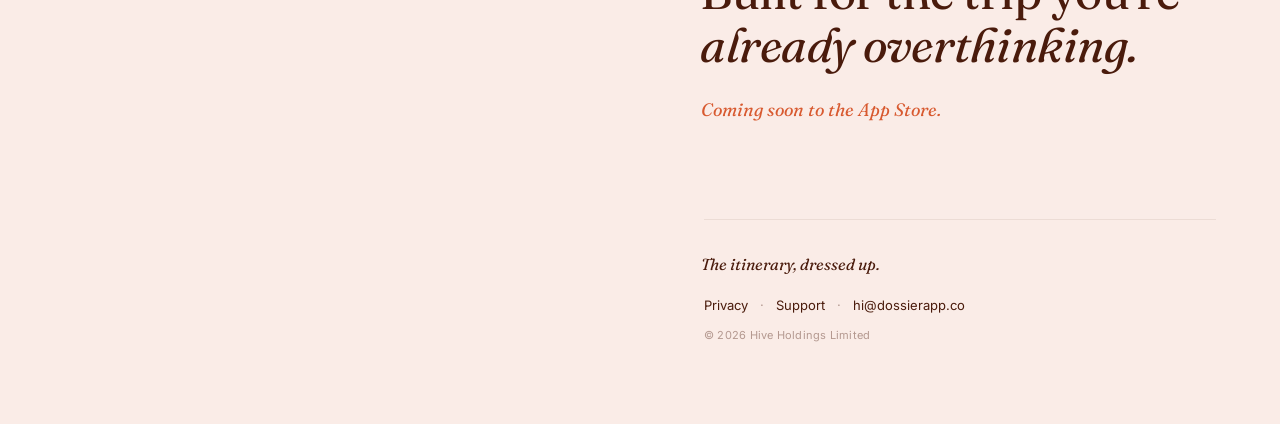
==== commit 9750d9ac: "Dot aligned to baseline of d, removed duplicate Coming soon" ====
--- a/index.html
+++ b/index.html
@@ -22,7 +22,6 @@
         <p class="eyebrow">THE DOSSIER</p>
         <h1>Your itinerary,<br><em>dressed up.</em></h1>
         <p class="lede">A trip-planning app. For people who care what they pack, where they eat, and what time everyone lands.</p>
-        <p class="hero-note">Coming soon to the App Store.</p>
       </section>
 
       <section class="phones">
--- a/styles.css
+++ b/styles.css
@@ -43,7 +43,7 @@
 .logo-wrap {
   position: relative;
   display: inline-flex;
-  align-items: flex-start;
+  align-items: flex-end;
   line-height: 1;
 }
 
@@ -62,9 +62,8 @@
   height: 7vh;
   background: var(--coral);
   border-radius: 50%;
-  margin-top: 12vh;
-  margin-left: -2vh;
-  align-self: flex-start;
+  margin-left: 3vh;
+  margin-bottom: 4vh;
   flex-shrink: 0;
 }
 
@@ -119,14 +118,6 @@
   line-height: 1.55;
   margin-bottom: 32px;
   max-width: 480px;
-}
-
-.hero-note {
-  font-family: 'Fraunces', Georgia, serif;
-  font-style: italic;
-  color: var(--wine-soft);
-  font-size: 16px;
-  margin-left: -4px;
 }
 
 /* Phones */
@@ -574,7 +565,7 @@
   }
 
   .logo-d { font-size: 44vh; }
-  .logo-dot { width: 5vh; height: 5vh; margin-top: 9vh; }
+  .logo-dot { width: 5vh; height: 5vh; margin-left: 2vh; margin-bottom: 3vh; }
 
   .content-pane { margin-left: 0; width: 100vw; padding: 48px 24px; }
 
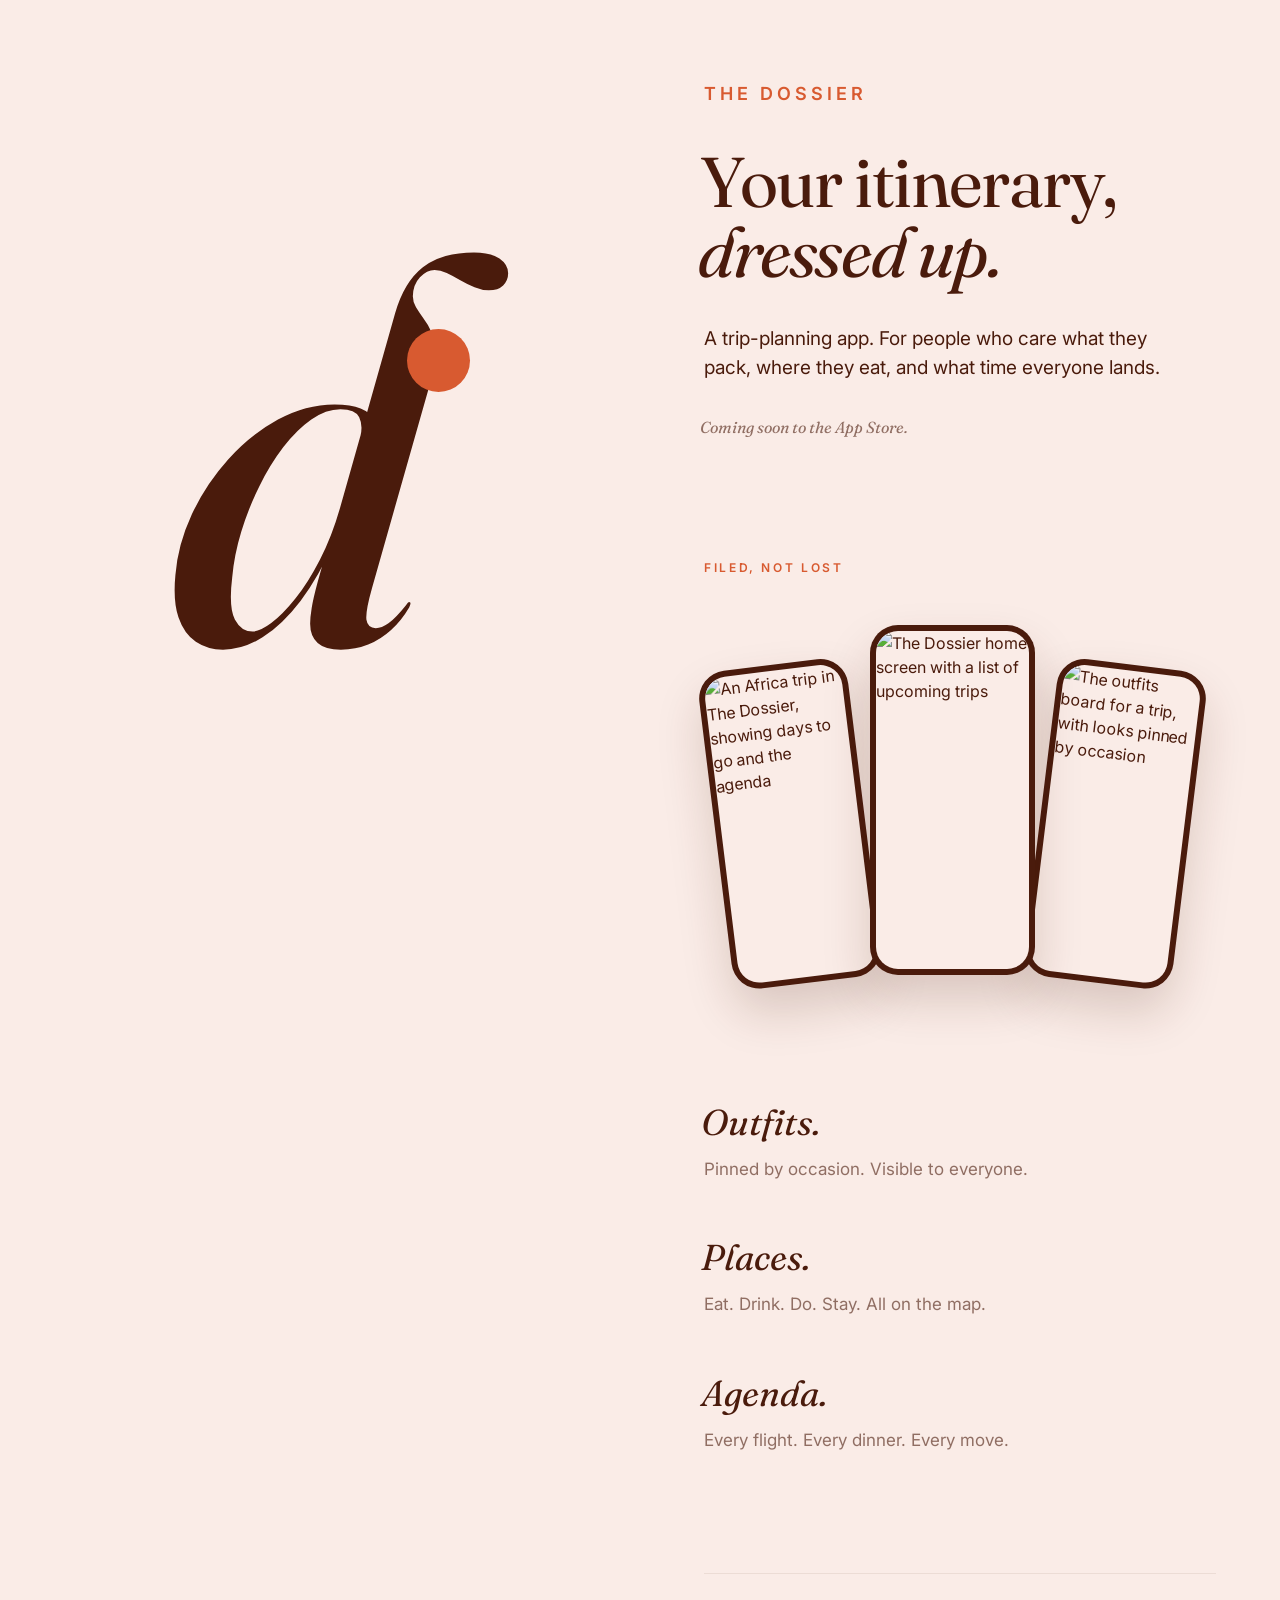
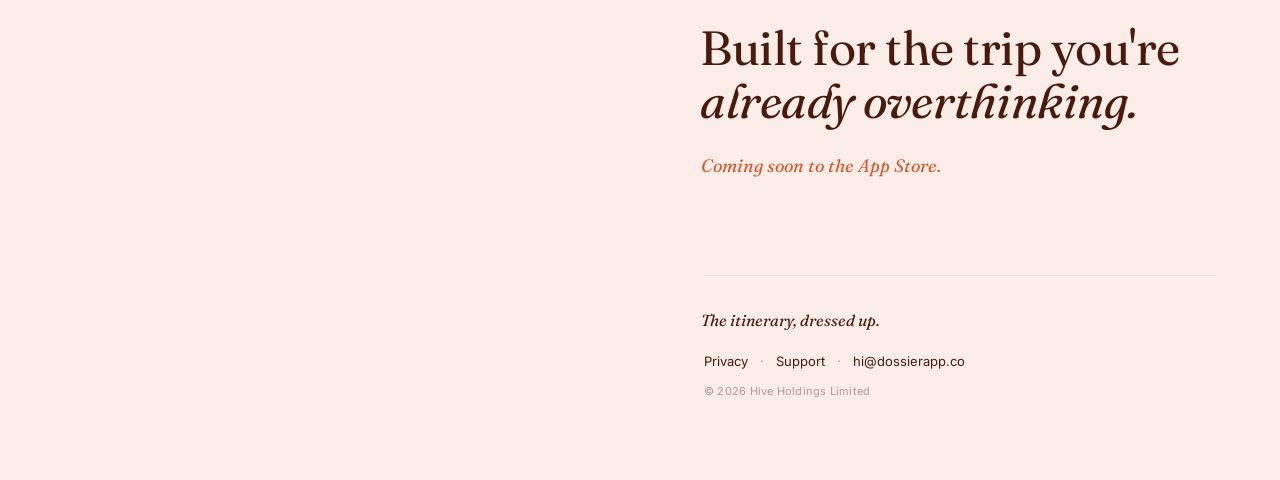
==== commit c8b785bd: "Swap placeholder mockups for real app screenshots" ====
--- a/index.html
+++ b/index.html
@@ -22,95 +22,31 @@
         <p class="eyebrow">THE DOSSIER</p>
         <h1>Your itinerary,<br><em>dressed up.</em></h1>
         <p class="lede">A trip-planning app. For people who care what they pack, where they eat, and what time everyone lands.</p>
+        <p class="hero-note">Coming soon to the App Store.</p>
       </section>
 
       <section class="phones">
         <p class="eyebrow-small">FILED, NOT LOST</p>
         <div class="phones-row">
 
-          <!-- PHONE 1: Trip home screen -->
+          <!-- PHONE 1 (left): Trip detail -->
           <div class="phone phone-1">
-            <div class="phone-screen trip-home">
-              <div class="trip-hero">
-                <div class="trip-hero-img"></div>
-                <div class="trip-hero-fade"></div>
-                <div class="trip-hero-text">
-                  <div class="trip-hero-title">Hannah's<br><em>hen.</em></div>
-                  <div class="trip-hero-loc">New York</div>
-                </div>
-              </div>
-              <div class="trip-body">
-                <div class="trip-pill">11 DAYS TO GO</div>
-                <div class="trip-section-label"><em>In the dossier</em></div>
-                <div class="trip-stats">
-                  <div class="trip-stat"><div class="trip-stat-num"><em>22</em></div><div class="trip-stat-label">outfits</div></div>
-                  <div class="trip-stat"><div class="trip-stat-num"><em>17</em></div><div class="trip-stat-label">places</div></div>
-                  <div class="trip-stat"><div class="trip-stat-num"><em>8</em></div><div class="trip-stat-label">agenda</div></div>
-                </div>
-                <div class="trip-section-label trip-coming"><em>Coming up</em></div>
-                <div class="trip-event">
-                  <div class="trip-event-time">FRI · 7PM</div>
-                  <div class="trip-event-name">Welcome drinks at Dante</div>
-                </div>
-              </div>
+            <div class="phone-screen">
+              <img class="screen-img" src="screenshots/trip.webp" alt="An Africa trip in The Dossier, showing days to go and the agenda" width="620" height="1348">
             </div>
           </div>
 
-          <!-- PHONE 2: Outfit board (Pinterest masonry) -->
+          <!-- PHONE 2 (centre): Home screen -->
           <div class="phone phone-2">
-            <div class="phone-screen outfit-board">
-              <div class="ob-header">
-                <div class="ob-eyebrow">ALI &amp; FRED'S WEDDING</div>
-                <div class="ob-title"><em>Outfits</em></div>
-              </div>
-              <div class="ob-chips">
-                <div class="ob-chip ob-chip-active">Everyone</div>
-                <div class="ob-chip"><span class="dot dot-magenta"></span>You</div>
-                <div class="ob-chip"><span class="dot dot-blue"></span>Sarah</div>
-              </div>
-              <div class="ob-grid">
-                <div class="ob-card ob-card-tall">
-                  <div class="ob-img ob-img-1"></div>
-                  <div class="ob-tag">Welcome dinner</div>
-                </div>
-                <div class="ob-card">
-                  <div class="ob-img ob-img-2"></div>
-                  <div class="ob-tag">Ceremony</div>
-                </div>
-                <div class="ob-card">
-                  <div class="ob-img ob-img-3"></div>
-                  <div class="ob-tag">Reception</div>
-                </div>
-                <div class="ob-card ob-card-tall">
-                  <div class="ob-img ob-img-4"></div>
-                  <div class="ob-tag">Brunch</div>
-                </div>
-              </div>
+            <div class="phone-screen">
+              <img class="screen-img" src="screenshots/home.webp" alt="The Dossier home screen with a list of upcoming trips" width="620" height="1348">
             </div>
           </div>
 
-          <!-- PHONE 3: Map view -->
+          <!-- PHONE 3 (right): Outfits board -->
           <div class="phone phone-3">
-            <div class="phone-screen map-view">
-              <div class="map-bg"></div>
-              <div class="map-streets street-1"></div>
-              <div class="map-streets street-2"></div>
-              <div class="map-streets street-3"></div>
-              <div class="map-water"></div>
-              <div class="map-pin pin-1">🍴</div>
-              <div class="map-pin pin-2">🥂</div>
-              <div class="map-pin pin-3">🎯</div>
-              <div class="map-pin pin-4">🛏</div>
-              <div class="map-pin pin-5">🍴</div>
-              <div class="map-header">
-                <div class="map-eyebrow">HONG KONG</div>
-                <div class="map-title"><em>The map</em></div>
-              </div>
-              <div class="map-chips">
-                <div class="map-chip map-chip-active">All</div>
-                <div class="map-chip">Eat</div>
-                <div class="map-chip">Stay</div>
-              </div>
+            <div class="phone-screen">
+              <img class="screen-img" src="screenshots/outfits.webp" alt="The outfits board for a trip, with looks pinned by occasion" width="620" height="1348">
             </div>
           </div>
 
--- a/styles.css
+++ b/styles.css
@@ -43,7 +43,7 @@
 .logo-wrap {
   position: relative;
   display: inline-flex;
-  align-items: flex-end;
+  align-items: flex-start;
   line-height: 1;
 }
 
@@ -62,8 +62,9 @@
   height: 7vh;
   background: var(--coral);
   border-radius: 50%;
-  margin-left: 3vh;
-  margin-bottom: 4vh;
+  margin-top: 12vh;
+  margin-left: -2vh;
+  align-self: flex-start;
   flex-shrink: 0;
 }
 
@@ -120,6 +121,14 @@
   max-width: 480px;
 }
 
+.hero-note {
+  font-family: 'Fraunces', Georgia, serif;
+  font-style: italic;
+  color: var(--wine-soft);
+  font-size: 16px;
+  margin-left: -4px;
+}
+
 /* Phones */
 .phones { margin-bottom: 120px; }
 
@@ -151,344 +160,12 @@
   position: relative;
 }
 
-/* ============================== */
-/* PHONE 1: Trip Home Screen */
-/* ============================== */
-.trip-home { display: flex; flex-direction: column; }
-
-.trip-hero {
-  position: relative;
+/* Real app screenshots fill each phone */
+.screen-img {
   width: 100%;
-  height: 45%;
-  background: linear-gradient(135deg, #C8956D 0%, #8B6B47 50%, #5A4332 100%);
-  flex-shrink: 0;
-}
-
-.trip-hero-img {
-  position: absolute;
-  inset: 0;
-  background:
-    radial-gradient(circle at 30% 35%, rgba(255, 200, 100, 0.6) 0%, transparent 35%),
-    radial-gradient(circle at 70% 60%, rgba(180, 120, 80, 0.4) 0%, transparent 50%);
-}
-
-.trip-hero-fade {
-  position: absolute;
-  inset: 0;
-  background: linear-gradient(to bottom, transparent 40%, rgba(0,0,0,0.5) 100%);
-}
-
-.trip-hero-text {
-  position: absolute;
-  bottom: 10px;
-  left: 12px;
-  right: 12px;
-  color: var(--cream);
-}
-
-.trip-hero-title {
-  font-family: 'Fraunces', Georgia, serif;
-  font-size: 18px;
-  line-height: 1.05;
-  margin-left: -2px;
-}
-
-.trip-hero-title em { font-style: italic; }
-
-.trip-hero-loc {
-  font-size: 9px;
-  opacity: 0.85;
-  margin-top: 2px;
-}
-
-.trip-body { padding: 12px; flex: 1; display: flex; flex-direction: column; }
-
-.trip-pill {
-  display: inline-block;
-  background: var(--coral);
-  color: var(--cream);
-  font-family: 'Inter', sans-serif;
-  font-weight: 600;
-  font-size: 8px;
-  letter-spacing: 0.14em;
-  padding: 5px 10px;
-  border-radius: 100px;
-  align-self: flex-start;
-  margin-bottom: 14px;
-}
-
-.trip-section-label {
-  font-family: 'Fraunces', Georgia, serif;
-  font-style: italic;
-  font-size: 9px;
-  color: var(--wine-soft);
-  margin-left: -2px;
-  margin-bottom: 6px;
-}
-
-.trip-coming { margin-top: 12px; }
-
-.trip-stats { display: flex; gap: 4px; margin-bottom: 4px; }
-
-.trip-stat {
-  flex: 1;
-  background: white;
-  border-radius: 8px;
-  padding: 8px 4px;
-  text-align: center;
-  box-shadow: 0 1px 4px rgba(74,27,12,0.04);
-}
-
-.trip-stat-num {
-  font-family: 'Fraunces', Georgia, serif;
-  font-size: 18px;
-  color: var(--coral);
-  line-height: 1;
-  margin-bottom: 2px;
-}
-
-.trip-stat-num em { font-style: italic; }
-
-.trip-stat-label { font-size: 8px; color: var(--wine); }
-
-.trip-event {
-  background: white;
-  border-radius: 8px;
-  padding: 8px 10px;
-  box-shadow: 0 1px 4px rgba(74,27,12,0.04);
-}
-
-.trip-event-time {
-  font-size: 8px;
-  font-weight: 600;
-  letter-spacing: 0.12em;
-  color: var(--coral);
-  margin-bottom: 2px;
-}
-
-.trip-event-name {
-  font-size: 10px;
-  color: var(--wine);
-  line-height: 1.2;
-}
-
-/* ============================== */
-/* PHONE 2: Outfit Board */
-/* ============================== */
-.outfit-board { padding: 16px 12px 12px; display: flex; flex-direction: column; }
-
-.ob-header { margin-bottom: 12px; }
-
-.ob-eyebrow {
-  font-family: 'Inter', sans-serif;
-  font-weight: 600;
-  font-size: 7px;
-  letter-spacing: 0.18em;
-  color: var(--coral);
-  margin-bottom: 4px;
-}
-
-.ob-title {
-  font-family: 'Fraunces', Georgia, serif;
-  font-size: 22px;
-  margin-left: -2px;
-  color: var(--wine);
-}
-
-.ob-title em { font-style: italic; }
-
-.ob-chips {
-  display: flex;
-  gap: 4px;
-  margin-bottom: 12px;
-}
-
-.ob-chip {
-  display: inline-flex;
-  align-items: center;
-  gap: 3px;
-  padding: 4px 8px;
-  border-radius: 100px;
-  font-size: 8px;
-  font-weight: 500;
-  border: 1px solid rgba(74,27,12,0.15);
-  color: var(--wine);
-}
-
-.ob-chip-active {
-  background: var(--wine);
-  color: var(--cream);
-  border-color: var(--wine);
-}
-
-.dot {
-  width: 5px;
-  height: 5px;
-  border-radius: 50%;
-  display: inline-block;
-}
-
-.dot-magenta { background: var(--magenta); }
-.dot-blue { background: var(--blue); }
-
-.ob-grid {
-  display: grid;
-  grid-template-columns: 1fr 1fr;
-  gap: 6px;
-  flex: 1;
-}
-
-.ob-card {
-  background: white;
-  border-radius: 8px;
-  overflow: hidden;
-  display: flex;
-  flex-direction: column;
-  box-shadow: 0 2px 6px rgba(74,27,12,0.06);
-}
-
-.ob-card-tall { grid-row: span 1; }
-
-.ob-img {
-  flex: 1;
-  min-height: 56px;
-}
-
-.ob-img-1 { background: linear-gradient(135deg, #E8D5C4 0%, #B08968 100%); }
-.ob-img-2 { background: linear-gradient(135deg, #F2E4D7 0%, #C29B7C 100%); }
-.ob-img-3 { background: linear-gradient(135deg, #D4A574 0%, #8B5A3C 100%); }
-.ob-img-4 { background: linear-gradient(135deg, #E5C9A8 0%, #A07855 100%); }
-
-.ob-tag {
-  font-size: 8px;
-  color: var(--wine);
-  padding: 4px 6px;
-  border-top: 1px solid rgba(74,27,12,0.06);
-}
-
-/* ============================== */
-/* PHONE 3: Map View */
-/* ============================== */
-.map-view { position: relative; }
-
-.map-bg {
-  position: absolute;
-  inset: 0;
-  background: var(--map-green);
-}
-
-.map-streets {
-  position: absolute;
-  background: rgba(255,255,255,0.5);
-}
-
-.street-1 {
-  top: 30%;
-  left: -10%;
-  right: -10%;
-  height: 4px;
-  transform: rotate(-8deg);
-}
-
-.street-2 {
-  top: 55%;
-  left: -10%;
-  right: -10%;
-  height: 3px;
-  transform: rotate(4deg);
-}
-
-.street-3 {
-  top: 0;
-  bottom: 0;
-  left: 40%;
-  width: 3px;
-  transform: rotate(12deg);
-}
-
-.map-water {
-  position: absolute;
-  bottom: -20%;
-  right: -30%;
-  width: 80%;
-  height: 50%;
-  background: var(--map-water);
-  border-radius: 50% 30% 0 0;
-  transform: rotate(-15deg);
-}
-
-.map-pin {
-  position: absolute;
-  background: var(--coral);
-  width: 18px;
-  height: 18px;
-  border-radius: 50%;
-  display: flex;
-  align-items: center;
-  justify-content: center;
-  font-size: 9px;
-  box-shadow: 0 2px 4px rgba(0,0,0,0.25);
-  border: 2px solid white;
-}
-
-.pin-1 { top: 38%; left: 22%; background: #E07A3E; }
-.pin-2 { top: 25%; left: 60%; background: #E89BA0; }
-.pin-3 { top: 50%; left: 38%; background: var(--coral); }
-.pin-4 { top: 65%; left: 70%; background: var(--wine); }
-.pin-5 { top: 70%; left: 30%; background: #E07A3E; }
-
-.map-header {
-  position: absolute;
-  top: 14px;
-  left: 12px;
-  z-index: 2;
-}
-
-.map-eyebrow {
-  font-family: 'Inter', sans-serif;
-  font-weight: 600;
-  font-size: 7px;
-  letter-spacing: 0.18em;
-  color: var(--coral);
-  background: rgba(250, 236, 231, 0.92);
-  padding: 3px 6px;
-  border-radius: 4px;
-  display: inline-block;
-  margin-bottom: 4px;
-}
-
-.map-title {
-  font-family: 'Fraunces', Georgia, serif;
-  font-size: 18px;
-  margin-left: -2px;
-  color: var(--wine);
-  background: rgba(250, 236, 231, 0.92);
-  padding: 2px 6px;
-  border-radius: 4px;
-  display: inline-block;
-}
-
-.map-title em { font-style: italic; }
-
-.map-chips {
-  position: absolute;
-  bottom: 12px;
-  left: 12px;
-  display: flex;
-  gap: 4px;
-}
-
-.map-chip {
-  background: rgba(250, 236, 231, 0.95);
-  padding: 4px 8px;
-  border-radius: 100px;
-  font-size: 8px;
-  color: var(--wine);
-}
-
-.map-chip-active {
-  background: var(--wine);
-  color: var(--cream);
+  height: 100%;
+  object-fit: cover;
+  display: block;
 }
 
 /* Features */
@@ -565,7 +242,7 @@
   }
 
   .logo-d { font-size: 44vh; }
-  .logo-dot { width: 5vh; height: 5vh; margin-left: 2vh; margin-bottom: 3vh; }
+  .logo-dot { width: 5vh; height: 5vh; margin-top: 9vh; }
 
   .content-pane { margin-left: 0; width: 100vw; padding: 48px 24px; }
 
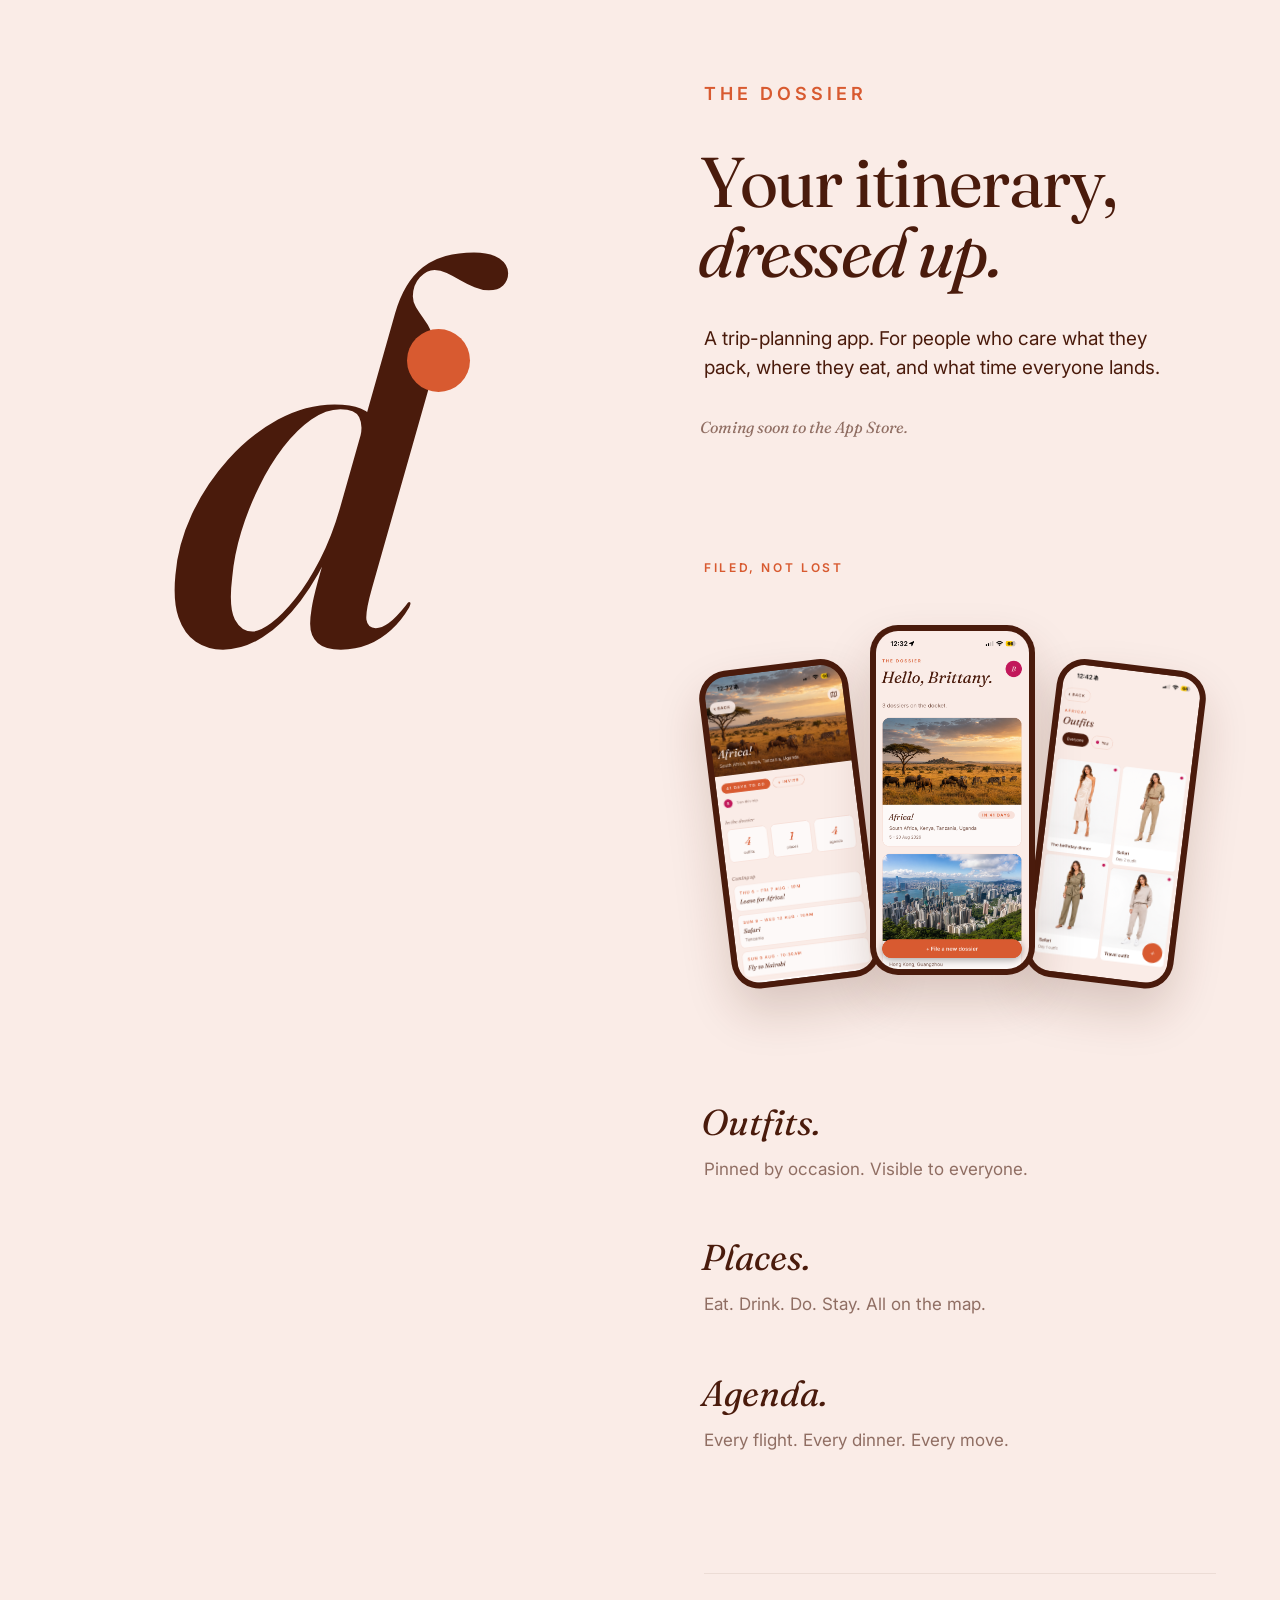
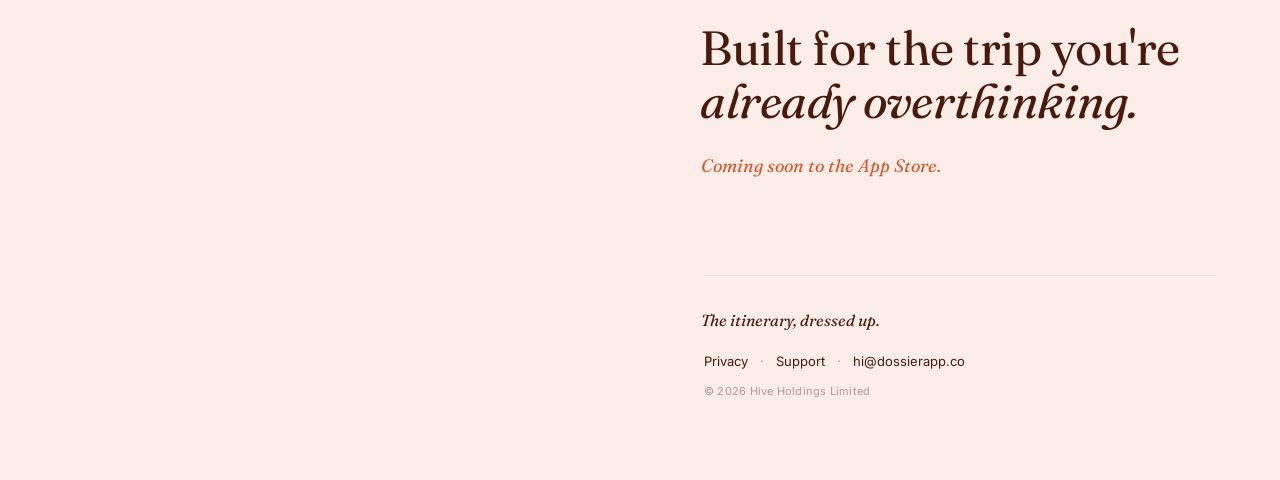
==== commit 9004b740: "Point screenshots at existing image files" ====
--- a/index.html
+++ b/index.html
@@ -32,21 +32,21 @@
           <!-- PHONE 1 (left): Trip detail -->
           <div class="phone phone-1">
             <div class="phone-screen">
-              <img class="screen-img" src="screenshots/trip.webp" alt="An Africa trip in The Dossier, showing days to go and the agenda" width="620" height="1348">
+              <img class="screen-img" src="screenshots/IMG_5885.PNG" alt="An Africa trip in The Dossier, showing days to go and the agenda" width="620" height="1348">
             </div>
           </div>
 
           <!-- PHONE 2 (centre): Home screen -->
           <div class="phone phone-2">
             <div class="phone-screen">
-              <img class="screen-img" src="screenshots/home.webp" alt="The Dossier home screen with a list of upcoming trips" width="620" height="1348">
+              <img class="screen-img" src="screenshots/IMG_5884.PNG" alt="The Dossier home screen with a list of upcoming trips" width="620" height="1348">
             </div>
           </div>
 
           <!-- PHONE 3 (right): Outfits board -->
           <div class="phone phone-3">
             <div class="phone-screen">
-              <img class="screen-img" src="screenshots/outfits.webp" alt="The outfits board for a trip, with looks pinned by occasion" width="620" height="1348">
+              <img class="screen-img" src="screenshots/IMG_5894.PNG" alt="The outfits board for a trip, with looks pinned by occasion" width="620" height="1348">
             </div>
           </div>
 
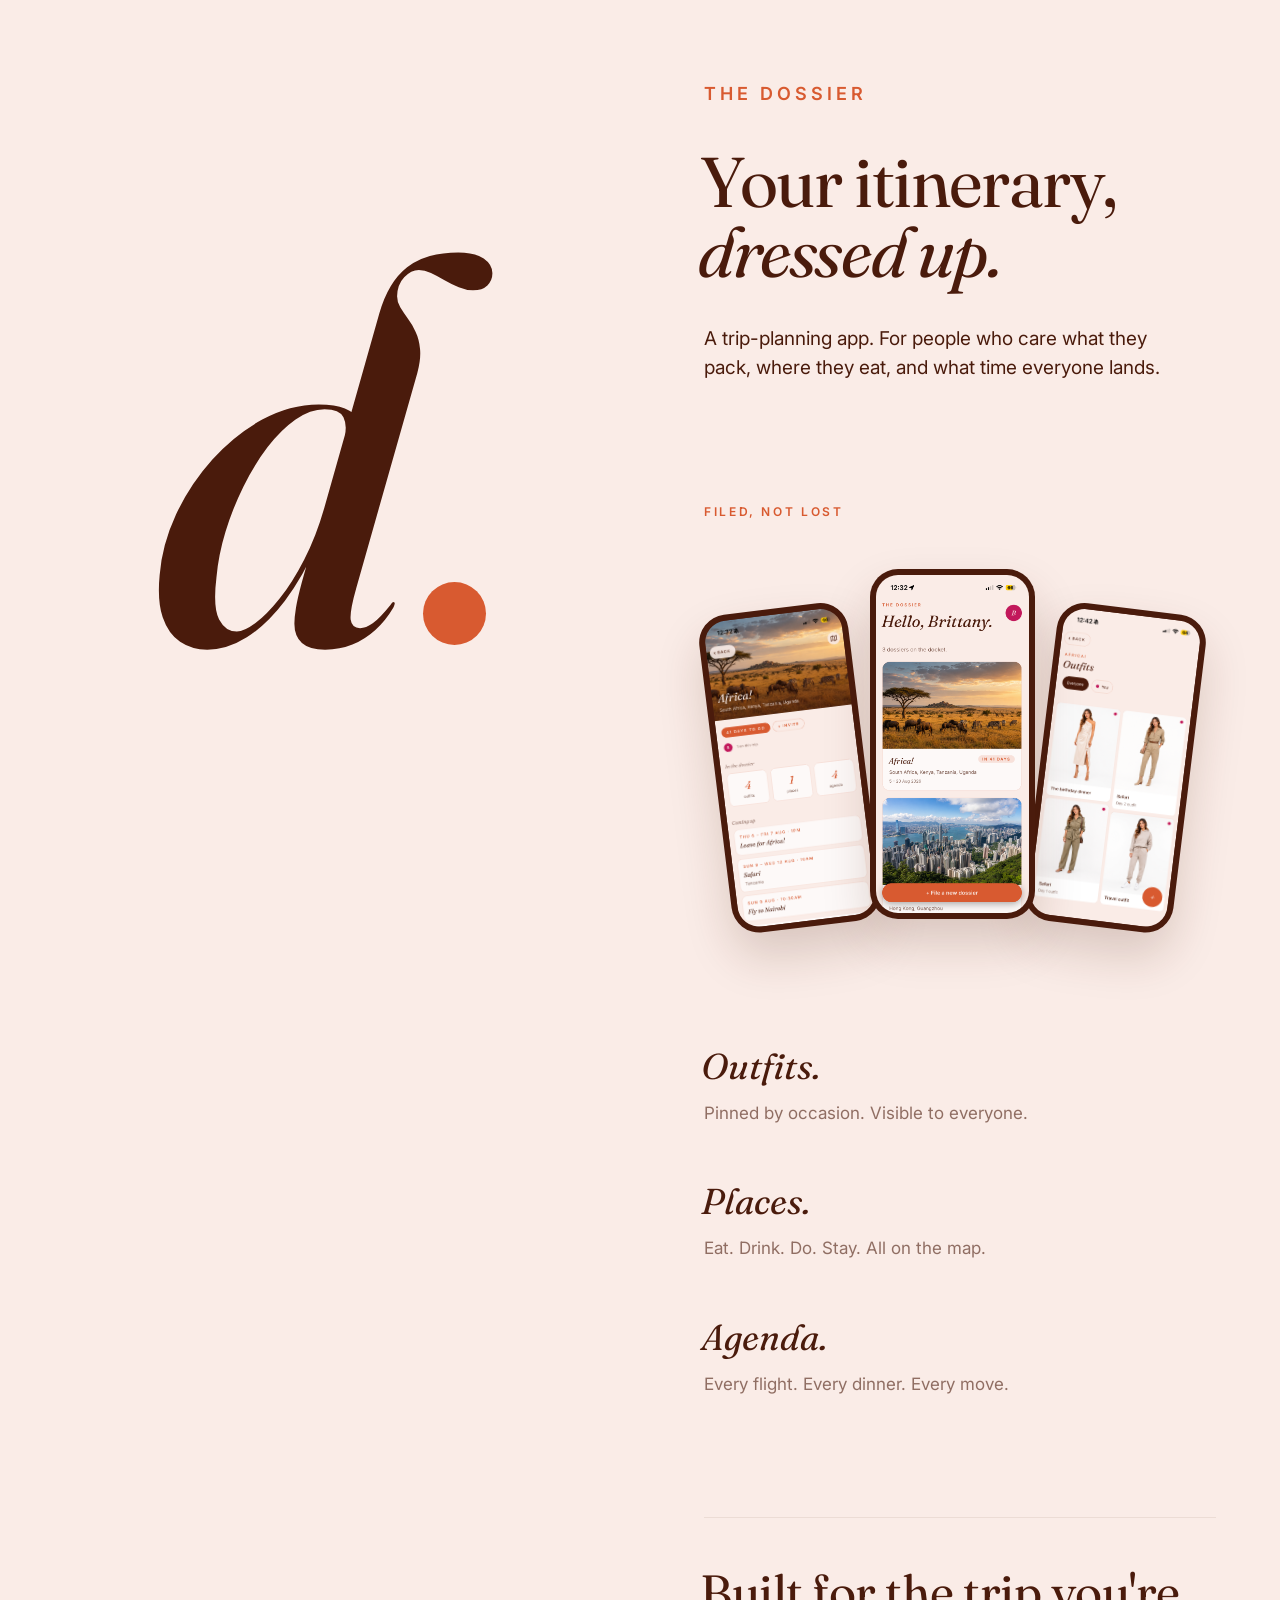
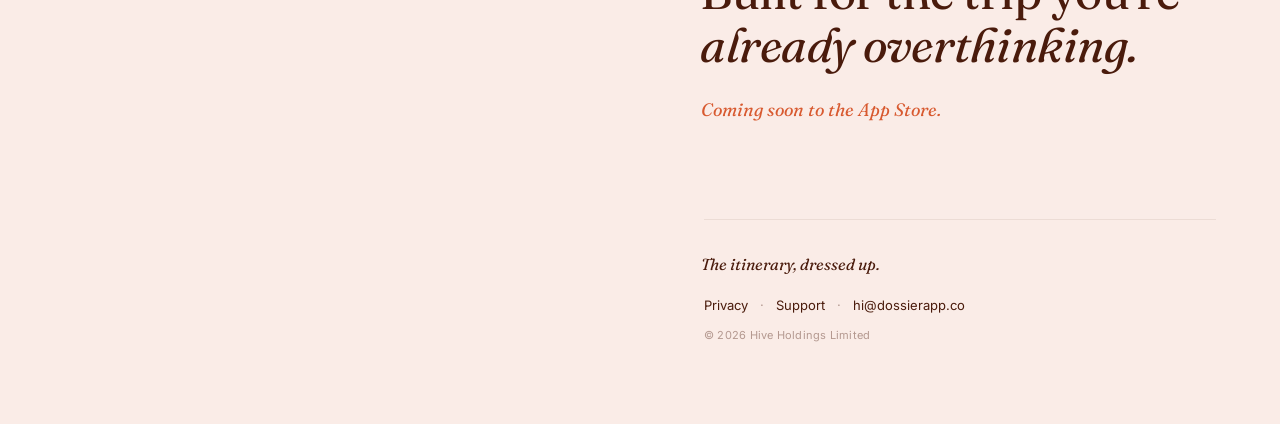
==== commit 5ecc136d: "Fix dot alignment, remove top coming-soon, raise right content" ====
--- a/index.html
+++ b/index.html
@@ -22,7 +22,7 @@
         <p class="eyebrow">THE DOSSIER</p>
         <h1>Your itinerary,<br><em>dressed up.</em></h1>
         <p class="lede">A trip-planning app. For people who care what they pack, where they eat, and what time everyone lands.</p>
-        <p class="hero-note">Coming soon to the App Store.</p>
+
       </section>
 
       <section class="phones">
--- a/styles.css
+++ b/styles.css
@@ -43,7 +43,7 @@
 .logo-wrap {
   position: relative;
   display: inline-flex;
-  align-items: flex-start;
+  align-items: baseline;
   line-height: 1;
 }
 
@@ -62,9 +62,7 @@
   height: 7vh;
   background: var(--coral);
   border-radius: 50%;
-  margin-top: 12vh;
-  margin-left: -2vh;
-  align-self: flex-start;
+  margin-left: 1.5vh;
   flex-shrink: 0;
 }
 
